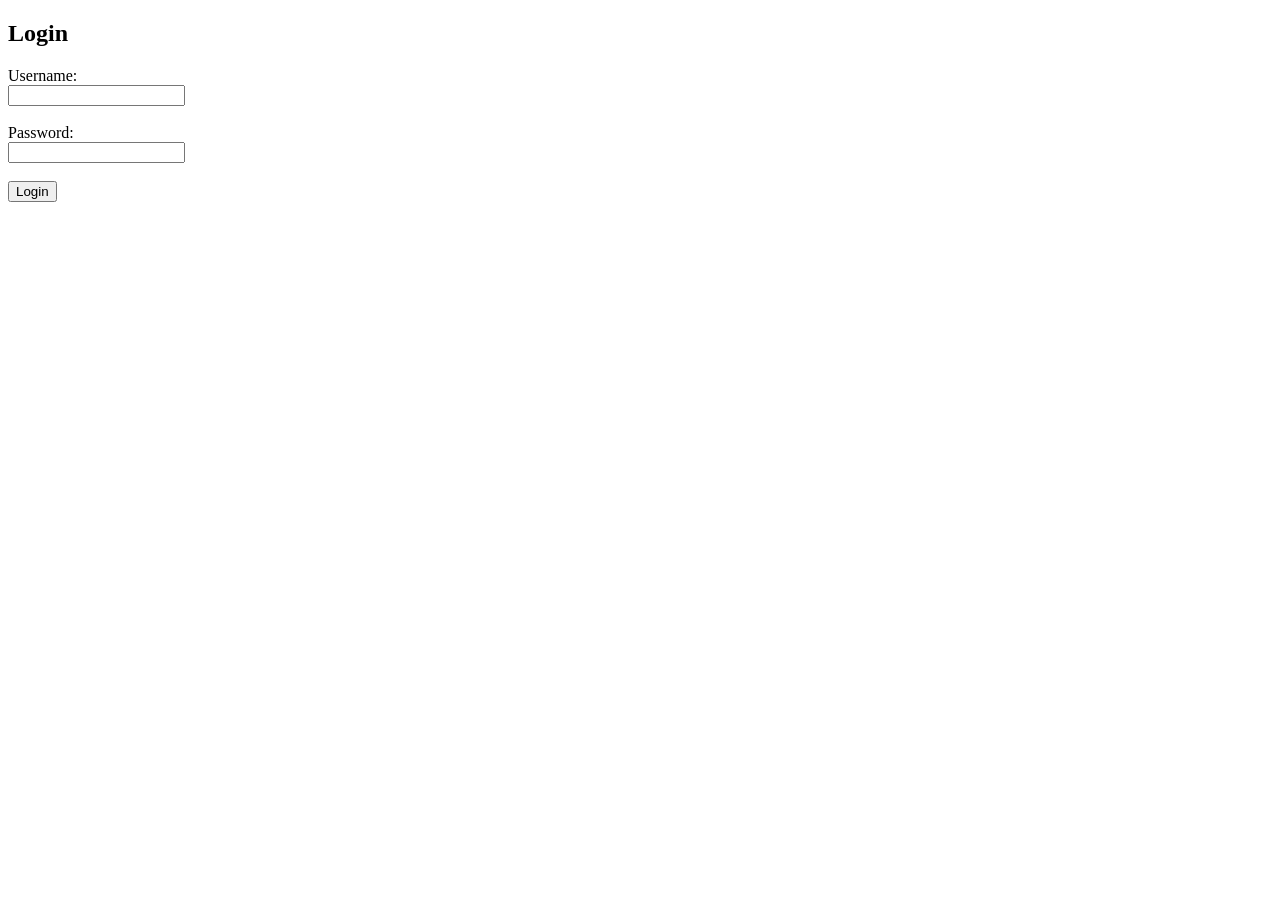
==== front/index.html @ df8e5cd7 "login page" ====
<!DOCTYPE html>
<html lang="en">
<head>
    <meta charset="UTF-8">
    <meta name="viewport" content="width=device-width, initial-scale=1.0">
    <title>Login Page</title>
</head>
<body>
    
    <h2>Login</h2>
    <form action="/login" method="post">
        <label for="username">Username:</label><br>
        <input type="text" id="username" name="username" required><br><br>
        <label for="password">Password:</label><br>
        <input type="password" id="password" name="password" required><br><br>
    
        <button type="submit">Login</button>

    </form>


</body>
</html>
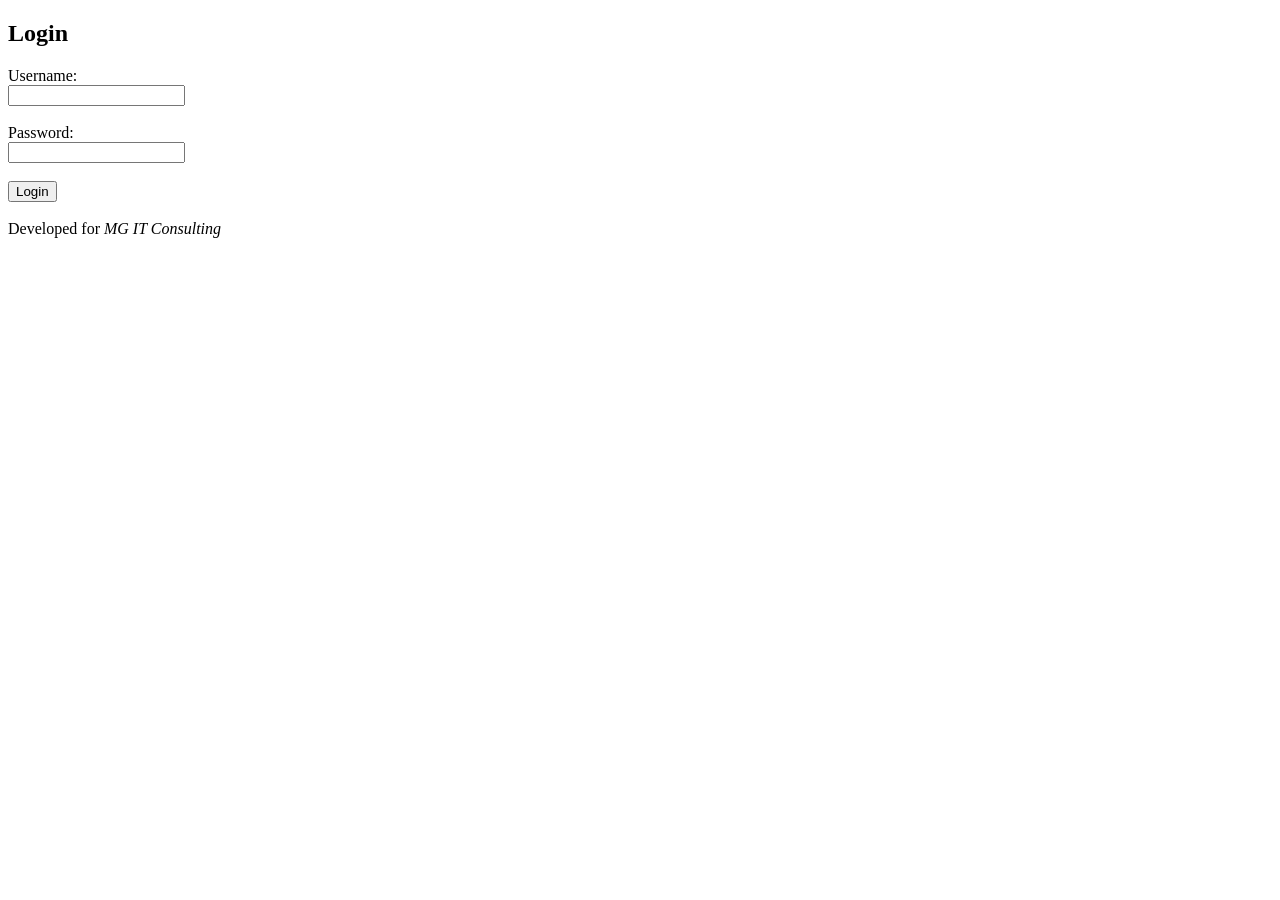
==== commit ef649992: "static file added" ====
--- a/front/index.html
+++ b/front/index.html
@@ -4,20 +4,22 @@
     <meta charset="UTF-8">
     <meta name="viewport" content="width=device-width, initial-scale=1.0">
     <title>Login Page</title>
+    <script src="./script/script_login.js" defer></script>
 </head>
 <body>
     
     <h2>Login</h2>
-    <form action="/login" method="post">
+    <form id="loginForm">
         <label for="username">Username:</label><br>
-        <input type="text" id="username" name="username" required><br><br>
+        <input type="text" id="username" name="username" required autocomplete="username"><br><br>
+
         <label for="password">Password:</label><br>
-        <input type="password" id="password" name="password" required><br><br>
-    
+        <input type="password" id="password" name="password" required autocomplete="current-password"><br><br>
+
         <button type="submit">Login</button>
-
     </form>
 
-
+    <br />
+    <footer>Developed for <i>MG IT Consulting</i></footer>
 </body>
-</html>+</html>
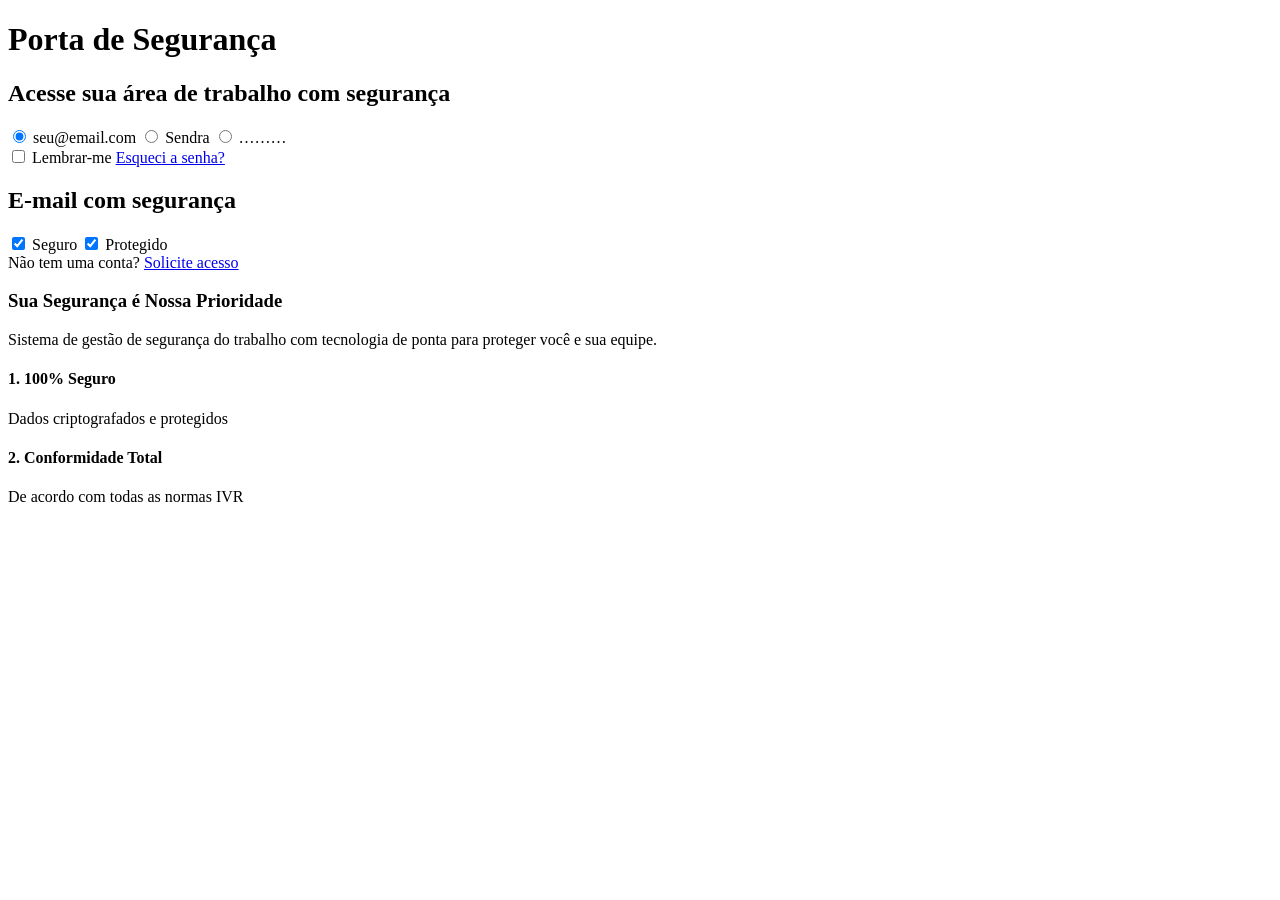
==== commit 2a654e87: "Update index.html" ====
--- a/front/index.html
+++ b/front/index.html
@@ -1,25 +1,75 @@
 <!DOCTYPE html>
-<html lang="en">
+<html lang="pt-BR">
 <head>
     <meta charset="UTF-8">
     <meta name="viewport" content="width=device-width, initial-scale=1.0">
-    <title>Login Page</title>
-    <script src="./script/script_login.js" defer></script>
+    <title>Porta de Segurança</title>
 </head>
 <body>
-    
-    <h2>Login</h2>
-    <form id="loginForm">
-        <label for="username">Username:</label><br>
-        <input type="text" id="username" name="username" required autocomplete="username"><br><br>
-
-        <label for="password">Password:</label><br>
-        <input type="password" id="password" name="password" required autocomplete="current-password"><br><br>
-
-        <button type="submit">Login</button>
-    </form>
-
-    <br />
-    <footer>Developed for <i>MG IT Consulting</i></footer>
+    <div class="container">
+        <div class="login-section">
+            <h1>Porta de Segurança</h1>
+            <h2>Acesse sua área de trabalho com segurança</h2>
+            
+            <div class="email-options">
+                <label class="email-option">
+                    <input type="radio" name="email" checked>
+                    seu@email.com
+                </label>
+                <label class="email-option">
+                    <input type="radio" name="email">
+                    Sendra
+                </label>
+                <label class="email-option">
+                    <input type="radio" name="email">
+                    ………
+                </label>
+            </div>
+            
+            <div class="remember-forgot">
+                <label class="remember">
+                    <input type="checkbox">
+                    Lembrar-me
+                </label>
+                <a href="#" class="forgot">Esqueci a senha?</a>
+            </div>
+            
+            <div class="divider"></div>
+            
+            <h2>E-mail com segurança</h2>
+            
+            <div class="security-options">
+                <label class="security-option">
+                    <input type="checkbox" checked>
+                    Seguro
+                </label>
+                <label class="security-option">
+                    <input type="checkbox" checked>
+                    Protegido
+                </label>
+            </div>
+            
+            <div class="no-account">
+                Não tem uma conta? <a href="#">Solicite acesso</a>
+            </div>
+        </div>
+        
+        <div class="info-section">
+            <h3>Sua Segurança é Nossa Prioridade</h3>
+            <p>Sistema de gestão de segurança do trabalho com tecnologia de ponta para proteger você e sua equipe.</p>
+            
+            <div class="features">
+                <div class="feature">
+                    <h4>1. 100% Seguro</h4>
+                    <p>Dados criptografados e protegidos</p>
+                </div>
+                
+                <div class="feature">
+                    <h4>2. Conformidade Total</h4>
+                    <p>De acordo com todas as normas IVR</p>
+                </div>
+            </div>
+        </div>
+    </div>
 </body>
 </html>
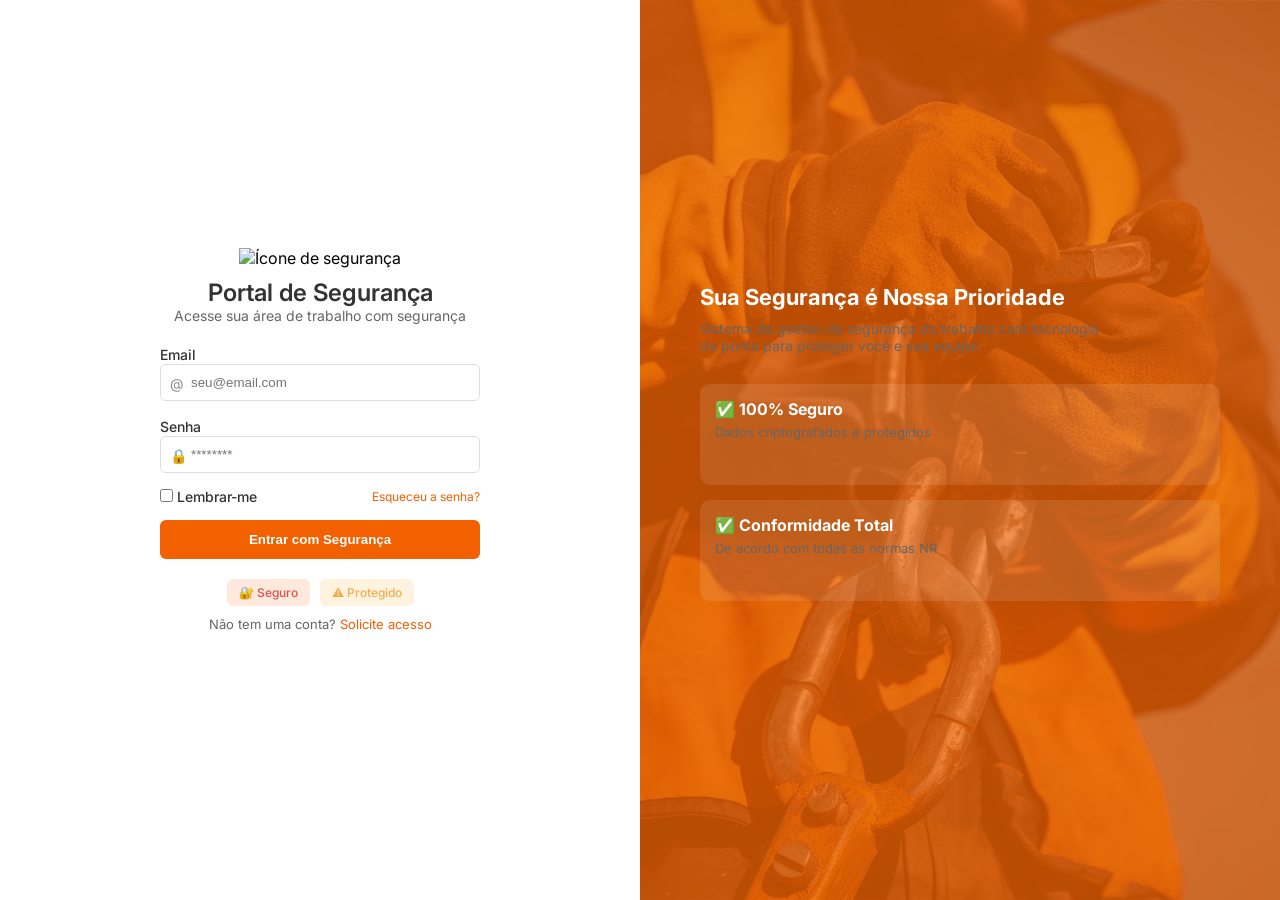
==== commit 44ea581f: "login page" ====
--- a/front/index.html
+++ b/front/index.html
@@ -3,70 +3,66 @@
 <head>
     <meta charset="UTF-8">
     <meta name="viewport" content="width=device-width, initial-scale=1.0">
-    <title>Porta de Segurança</title>
+    <title>Portal de Segurança</title>
+    <link rel="stylesheet" href="./style/style.css">
+    <link rel="preconnect" href="https://fonts.googleapis.com">
+    <link href="https://fonts.googleapis.com/css2?family=Inter:wght@400;600&display=swap" rel="stylesheet">
 </head>
 <body>
     <div class="container">
-        <div class="login-section">
-            <h1>Porta de Segurança</h1>
-            <h2>Acesse sua área de trabalho com segurança</h2>
-            
-            <div class="email-options">
-                <label class="email-option">
-                    <input type="radio" name="email" checked>
-                    seu@email.com
-                </label>
-                <label class="email-option">
-                    <input type="radio" name="email">
-                    Sendra
-                </label>
-                <label class="email-option">
-                    <input type="radio" name="email">
-                    ………
-                </label>
-            </div>
-            
-            <div class="remember-forgot">
-                <label class="remember">
-                    <input type="checkbox">
-                    Lembrar-me
-                </label>
-                <a href="#" class="forgot">Esqueci a senha?</a>
-            </div>
-            
-            <div class="divider"></div>
-            
-            <h2>E-mail com segurança</h2>
-            
-            <div class="security-options">
-                <label class="security-option">
-                    <input type="checkbox" checked>
-                    Seguro
-                </label>
-                <label class="security-option">
-                    <input type="checkbox" checked>
-                    Protegido
-                </label>
-            </div>
-            
-            <div class="no-account">
-                Não tem uma conta? <a href="#">Solicite acesso</a>
+        <!-- Esquerda: Formulário -->
+        <div class="left-panel">
+            <div class="form-box">
+                <div class="icon">
+                    <img src="https://img.icons8.com/ios-filled/50/FA7E1E/security-checked.png" alt="Ícone de segurança">
+                </div>
+                <h2>Portal de Segurança</h2>
+                <p>Acesse sua área de trabalho com segurança</p>
+
+                <form>
+                    <label for="email">Email</label>
+                    <div class="input-box">
+                        <span class="input-icon">@</span>
+                        <input type="email" id="email" placeholder="seu@email.com" required>
+                    </div>
+
+                    <label for="senha">Senha</label>
+                    <div class="input-box">
+                        <span class="input-icon">🔒</span>
+                        <input type="password" id="senha" placeholder="********" required>
+                    </div>
+
+                    <div class="options">
+                        <label><input type="checkbox"> Lembrar-me</label>
+                        <a href="#">Esqueceu a senha?</a>
+                    </div>
+
+                    <button type="submit">Entrar com Segurança</button>
+                </form>
+
+                <div class="tags">
+                    <span class="tag seguro">🔐 Seguro</span>
+                    <span class="tag protegido">⚠️ Protegido</span>
+                </div>
+
+                <p class="signup">Não tem uma conta? <a href="#">Solicite acesso</a></p>
             </div>
         </div>
-        
-        <div class="info-section">
-            <h3>Sua Segurança é Nossa Prioridade</h3>
-            <p>Sistema de gestão de segurança do trabalho com tecnologia de ponta para proteger você e sua equipe.</p>
-            
-            <div class="features">
-                <div class="feature">
-                    <h4>1. 100% Seguro</h4>
-                    <p>Dados criptografados e protegidos</p>
-                </div>
-                
-                <div class="feature">
-                    <h4>2. Conformidade Total</h4>
-                    <p>De acordo com todas as normas IVR</p>
+
+        <!-- Direita: Imagem e Informações -->
+        <div class="right-panel">
+            <div class="overlay">
+                <h3>Sua Segurança é Nossa Prioridade</h3>
+                <p>Sistema de gestão de segurança do trabalho com tecnologia de ponta para proteger você e sua equipe.</p>
+                <div class="features">
+                    <div class="feature-box">
+                        <h4>✅ 100% Seguro</h4>
+                        <p>Dados criptografados e protegidos</p>
+                    </div>
+                    <div class="feature-box">
+                        <h4>✅ Conformidade Total</h4>
+                        <p>De acordo com todas as normas NR</p>
+                    </div>
                 </div>
             </div>
         </div>
--- a/front/style/style.css
+++ b/front/style/style.css
@@ -0,0 +1,182 @@
+* {
+    margin: 0;
+    padding: 0;
+    box-sizing: border-box;
+}
+
+body, html {
+    height: 100%;
+    font-family: 'Inter', sans-serif;
+}
+
+.container {
+    display: flex;
+    height: 100vh;
+}
+
+/* Painel esquerdo */
+.left-panel {
+    flex: 1;
+    background-color: #fff;
+    display: flex;
+    justify-content: center;
+    align-items: center;
+}
+
+.form-box {
+    width: 100%;
+    max-width: 360px;
+    padding: 20px;
+    text-align: center;
+}
+
+.icon img {
+    width: 50px;
+    margin-bottom: 10px;
+}
+
+h2 {
+    color: #333;
+    font-weight: 600;
+}
+
+p {
+    font-size: 14px;
+    color: #666;
+    margin-bottom: 20px;
+}
+
+form {
+    text-align: left;
+}
+
+label {
+    font-weight: 500;
+    font-size: 14px;
+    color: #333;
+}
+
+.input-box {
+    position: relative;
+    margin-bottom: 15px;
+}
+
+.input-box input {
+    width: 100%;
+    padding: 10px 10px 10px 30px;
+    border: 1px solid #ddd;
+    border-radius: 6px;
+}
+
+.input-icon {
+    position: absolute;
+    left: 10px;
+    top: 50%;
+    transform: translateY(-50%);
+    color: #888;
+    font-size: 14px;
+}
+
+.options {
+    display: flex;
+    justify-content: space-between;
+    align-items: center;
+    font-size: 12px;
+    margin-bottom: 15px;
+}
+
+.options a {
+    color: #f26000;
+    text-decoration: none;
+}
+
+button {
+    width: 100%;
+    background-color: #f26000;
+    color: #fff;
+    padding: 12px;
+    border: none;
+    border-radius: 6px;
+    font-weight: bold;
+    cursor: pointer;
+    margin-bottom: 20px;
+}
+
+.tags {
+    display: flex;
+    justify-content: center;
+    gap: 10px;
+    margin-bottom: 10px;
+}
+
+.tag {
+    padding: 6px 12px;
+    border-radius: 6px;
+    font-size: 12px;
+    font-weight: 500;
+}
+
+.tag.seguro {
+    background-color: #ffe9dc;
+    color: #d9534f;
+}
+
+.tag.protegido {
+    background-color: #fff3e0;
+    color: #f0ad4e;
+}
+
+.signup {
+    font-size: 13px;
+}
+
+.signup a {
+    color: #f26000;
+    text-decoration: none;
+}
+
+/* Painel direito */
+.right-panel {
+    flex: 1;
+    background: url('./static/photo-1690473768383-a1f56b6f92c9.jpg') no-repeat center center/cover;
+    color: #fff;
+    position: relative;
+}
+
+.overlay {
+    background-color: rgba(242, 96, 0, 0.75);
+    height: 100%;
+    width: 100%;
+    padding: 60px;
+    display: flex;
+    flex-direction: column;
+    justify-content: center;
+}
+
+.overlay h3 {
+    font-size: 22px;
+    font-weight: bold;
+    margin-bottom: 10px;
+}
+
+.overlay p {
+    font-size: 14px;
+    margin-bottom: 30px;
+    max-width: 400px;
+}
+
+.features .feature-box {
+    background-color: rgba(255, 255, 255, 0.1);
+    padding: 15px;
+    margin-bottom: 15px;
+    border-radius: 10px;
+}
+
+.feature-box h4 {
+    font-size: 16px;
+    margin-bottom: 5px;
+}
+
+.feature-box p {
+    font-size: 13px;
+}
